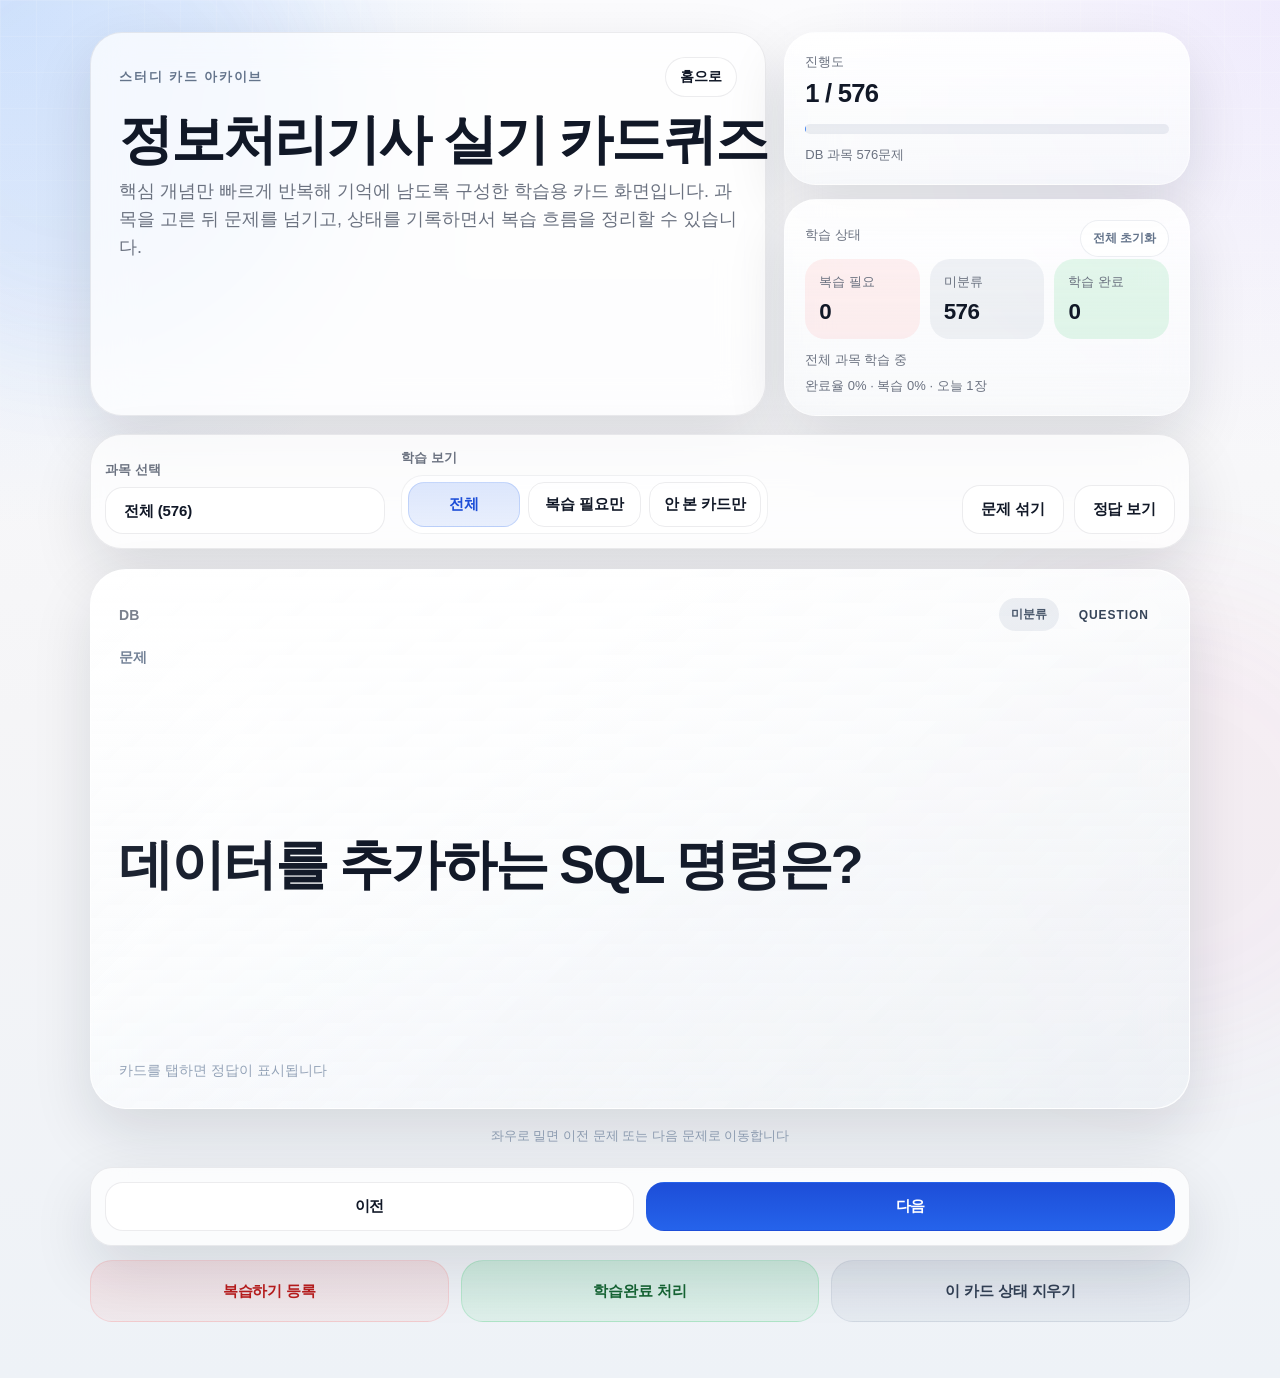
==== quizzes/information-processing-practical/index.html @ ae98897b "카드퀴즈 홈 화면 추가 및 멀티 퀴즈 확장 구조 정리 - 루트 진입점을 카드퀴즈 홈 화면으로 변경 - 정보처리기사 실기 카드퀴즈를 개별 퀴즈 페이지로 분리 - 공용 카드 UI 및 " ====
<!DOCTYPE html>
<html lang="ko">
<head>
  <meta charset="UTF-8" />
  <meta name="viewport" content="width=device-width, initial-scale=1.0" />
  <meta name="description" content="정보처리기사 실기 전 범위를 과목별 카드 퀴즈로 반복 학습하는 개인용 학습 페이지입니다. DB, 네트워크·OS, SW개발, SW설계, 보안·신기술 카드를 담고 있습니다." />
  <meta name="robots" content="index, follow" />
  <meta name="format-detection" content="telephone=no" />
  <meta name="theme-color" content="#f5f5f7" />
  <meta property="og:locale" content="ko_KR" />
  <meta property="og:type" content="website" />
  <meta property="og:title" content="정보처리기사 실기 카드퀴즈" />
  <meta property="og:description" content="과목별 카드 퀴즈로 정보처리기사 실기 이론을 반복 학습하는 페이지입니다." />
  <meta property="og:image" content="../../og-image.png?v=1" />
  <meta property="og:image:alt" content="정보처리기사 실기 카드퀴즈 공유 이미지" />
  <meta name="twitter:card" content="summary" />
  <meta name="twitter:title" content="정보처리기사 실기 카드퀴즈" />
  <meta name="twitter:description" content="DB, 네트워크·OS, SW개발, SW설계, 보안·신기술 카드를 반복 학습할 수 있는 카드 퀴즈입니다." />
  <meta name="twitter:image" content="../../og-image.png?v=1" />
  <title>정보처리기사 실기 카드퀴즈</title>
  <link rel="icon" href="../../icon.svg?v=2" type="image/svg+xml" />
  <link rel="apple-touch-icon" href="../../icon.png?v=2" />
  <link rel="stylesheet" href="../../css/style.css" />
</head>
<body
  data-card-manifest="../../js/cards/index.json"
  data-storage-key="quiz-card-state:information-processing-practical"
>
  <div class="page-glow page-glow-left" aria-hidden="true"></div>
  <div class="page-glow page-glow-right" aria-hidden="true"></div>

  <div class="app-shell">
    <div class="app">
      <header class="hero">
        <div class="hero-copy">
          <div class="hero-headerline">
            <span class="hero-kicker">스터디 카드 아카이브</span>
            <a class="hero-home-link" href="../../">홈으로</a>
          </div>
          <h1>정보처리기사 실기 카드퀴즈</h1>
          <p>핵심 개념만 빠르게 반복해 기억에 남도록 구성한 학습용 카드 화면입니다. 과목을 고른 뒤 문제를 넘기고, 상태를 기록하면서 복습 흐름을 정리할 수 있습니다.</p>
        </div>

        <div class="hero-meta">
          <div class="meta-card">
            <span class="meta-label">진행도</span>
            <strong id="cardInfo" aria-live="polite">0 / 0</strong>
            <div class="progress-track" aria-hidden="true">
              <div class="progress-fill" id="progressFill"></div>
            </div>
            <span class="meta-footnote" id="progressText" aria-live="polite">카드를 불러오는 중</span>
          </div>
          <div class="meta-card meta-card-stats">
            <div class="meta-card-head">
              <span class="meta-label">학습 상태</span>
              <button id="resetAllBtn" class="meta-reset-btn" type="button">전체 초기화</button>
            </div>
            <div class="stat-row">
              <div class="stat-pill stat-pill-review">
                <span>복습 필요</span>
                <strong id="reviewCount">0</strong>
              </div>
              <div class="stat-pill stat-pill-unmarked">
                <span>미분류</span>
                <strong id="unmarkedCount">0</strong>
              </div>
              <div class="stat-pill stat-pill-known">
                <span>학습 완료</span>
                <strong id="knownCount">0</strong>
              </div>
            </div>
            <span class="meta-footnote" id="studyModeText" aria-live="polite">전체 카드 학습 중</span>
            <span class="meta-footnote meta-footnote-compact" id="studySummaryText" aria-live="polite">완료율 0% · 복습 0% · 오늘 0장</span>
          </div>
        </div>
      </header>

      <section class="toolbar-panel">
        <div class="toolbar">
          <label class="field">
            <span class="field-label">과목 선택</span>
            <select id="subjectFilter" aria-label="과목 선택">
              <option value="전체">전체</option>
            </select>
          </label>

          <div class="field field-mode">
            <span class="field-label">학습 보기</span>
            <div class="mode-switch" id="modeSwitch">
              <button class="mode-btn is-active" type="button" data-mode="all" aria-pressed="true">전체</button>
              <button class="mode-btn" type="button" data-mode="review" aria-pressed="false">복습 필요만</button>
              <button class="mode-btn" type="button" data-mode="unmarked" aria-pressed="false">안 본 카드만</button>
            </div>
          </div>

          <div class="toolbar-buttons">
            <button id="shuffleBtn" type="button">문제 섞기</button>
            <button id="flipBtn" type="button" aria-pressed="false">정답 보기</button>
          </div>
        </div>
      </section>

      <section class="card-section">
        <div class="flashcard" id="flashCard" tabindex="0" aria-label="퀴즈 카드">
          <div class="card-face card-front">
            <div class="card-topline">
              <div class="card-subject" id="frontSubject">과목</div>
              <div class="card-topmeta">
                <div class="card-status-badge" id="cardStatusBadge">미분류</div>
                <div class="card-chip">Question</div>
              </div>
            </div>
            <div class="card-label">문제</div>
            <div class="card-text" id="frontText">카드를 불러오는 중입니다</div>
            <div class="card-hint">카드를 탭하면 정답이 표시됩니다</div>
          </div>

          <div class="card-face card-back">
            <div class="card-topline">
              <div class="card-subject">정답 확인</div>
              <div class="card-chip">Answer</div>
            </div>
            <div class="card-label">답</div>
            <div class="card-text" id="backText">잠시만 기다려주세요</div>
            <div class="card-hint">다시 탭하면 문제로 돌아갑니다</div>
          </div>
        </div>
        <div class="gesture-hint">좌우로 밀면 이전 문제 또는 다음 문제로 이동합니다</div>
      </section>

      <section class="controls">
        <button id="prevBtn" type="button">이전</button>
        <button id="nextBtn" type="button">다음</button>
      </section>

      <section class="study-actions" aria-label="학습 상태 제어">
        <button id="reviewBtn" class="study-btn study-btn-review" type="button">복습하기 등록</button>
        <button id="knownBtn" class="study-btn study-btn-known" type="button">학습완료 처리</button>
        <button id="resetBtn" class="study-btn study-btn-reset" type="button">이 카드 상태 지우기</button>
      </section>
    </div>
  </div>

  <script src="../../js/app.js"></script>
</body>
</html>
---- css/style.css ----
:root {
  --bg: #f5f5f7;
  --panel: rgba(255, 255, 255, 0.72);
  --panel-border: rgba(15, 23, 42, 0.08);
  --text: #111827;
  --muted: #6b7280;
  --soft: #94a3b8;
  --accent: #2563eb;
  --accent-soft: rgba(37, 99, 235, 0.14);
  --shadow: 0 24px 60px rgba(15, 23, 42, 0.12);
  --radius-xl: 32px;
  --radius-lg: 24px;
  --radius-md: 18px;
}

* {
  box-sizing: border-box;
}

html,
body {
  min-height: 100%;
}

body {
  margin: 0;
  font-family: "SF Pro Display", "Pretendard", "Noto Sans KR", sans-serif;
  color: var(--text);
  background:
    radial-gradient(circle at top left, rgba(96, 165, 250, 0.2), transparent 28%),
    radial-gradient(circle at top right, rgba(167, 139, 250, 0.14), transparent 24%),
    linear-gradient(180deg, #fbfbfd 0%, var(--bg) 52%, #eef2f7 100%);
  -webkit-tap-highlight-color: transparent;
  overscroll-behavior-y: contain;
}

body::before {
  content: "";
  position: fixed;
  inset: 0;
  background-image:
    linear-gradient(rgba(255, 255, 255, 0.45) 1px, transparent 1px),
    linear-gradient(90deg, rgba(255, 255, 255, 0.45) 1px, transparent 1px);
  background-size: 36px 36px;
  mask-image: linear-gradient(180deg, rgba(0, 0, 0, 0.4), transparent 80%);
  pointer-events: none;
}

.page-glow {
  position: fixed;
  width: 30rem;
  height: 30rem;
  border-radius: 50%;
  filter: blur(60px);
  opacity: 0.45;
  pointer-events: none;
}

.page-glow-left {
  top: -8rem;
  left: -10rem;
  background: rgba(59, 130, 246, 0.18);
}

.page-glow-right {
  right: -8rem;
  bottom: -10rem;
  background: rgba(244, 114, 182, 0.12);
}

.app-shell {
  position: relative;
  padding:
    max(32px, env(safe-area-inset-top))
    max(20px, env(safe-area-inset-right))
    max(56px, env(safe-area-inset-bottom))
    max(20px, env(safe-area-inset-left));
}

.app {
  width: min(100%, 1100px);
  margin: 0 auto;
}

.hero {
  display: grid;
  grid-template-columns: minmax(0, 1.5fr) minmax(280px, 0.9fr);
  gap: 18px;
  align-items: stretch;
  margin-bottom: 18px;
}

.hero-copy,
.hero-meta,
.toolbar-panel,
.card-face,
.controls {
  backdrop-filter: blur(22px);
  -webkit-backdrop-filter: blur(22px);
}

.hero-copy,
.toolbar-panel,
.controls {
  border: 1px solid var(--panel-border);
  background: var(--panel);
  box-shadow: var(--shadow);
}

.app,
.app * {
  -webkit-user-select: none;
  user-select: none;
}

.hero-copy {
  padding: 24px 28px;
  border-radius: var(--radius-xl);
}

.hero-headerline {
  display: flex;
  justify-content: space-between;
  align-items: center;
  gap: 12px;
  margin-bottom: 14px;
}

.hero-kicker {
  font-size: 13px;
  font-weight: 700;
  letter-spacing: 0.14em;
  text-transform: uppercase;
  color: #64748b;
}

.hero-home-link {
  display: inline-flex;
  align-items: center;
  justify-content: center;
  min-height: 40px;
  padding: 10px 14px;
  border-radius: 999px;
  border: 1px solid rgba(15, 23, 42, 0.08);
  background: rgba(255, 255, 255, 0.84);
  color: var(--text);
  font-size: 14px;
  font-weight: 700;
  text-decoration: none;
  transition:
    transform 0.2s ease,
    box-shadow 0.2s ease,
    background-color 0.2s ease,
    border-color 0.2s ease;
}

.hero-home-link:hover {
  transform: translateY(-1px);
  box-shadow: 0 14px 28px rgba(15, 23, 42, 0.08);
}

.hero-home-link:focus-visible {
  outline: 3px solid var(--accent-soft);
  outline-offset: 3px;
}

.hero h1 {
  margin: 0;
  font-size: clamp(1.5rem, 4.4vw, 3.4rem);
  line-height: 1.05;
  letter-spacing: -0.04em;
  white-space: nowrap;
}

.hero p {
  max-width: 44rem;
  margin: 10px 0 0;
  font-size: clamp(1rem, 1.5vw, 1.125rem);
  line-height: 1.55;
  color: var(--muted);
}

.hero-meta {
  display: grid;
  gap: 14px;
}

.meta-card {
  display: flex;
  flex-direction: column;
  justify-content: center;
  min-height: 108px;
  padding: 20px;
  border-radius: var(--radius-xl);
  border: 1px solid rgba(255, 255, 255, 0.55);
  background: linear-gradient(180deg, rgba(255, 255, 255, 0.88), rgba(248, 250, 252, 0.62));
  box-shadow: var(--shadow);
}

.meta-label {
  margin-bottom: 8px;
  font-size: 13px;
  color: var(--muted);
}

.meta-card strong {
  font-size: clamp(1.2rem, 2vw, 1.9rem);
  letter-spacing: -0.03em;
}

.progress-track {
  width: 100%;
  height: 10px;
  margin-top: 16px;
  overflow: hidden;
  border-radius: 999px;
  background: rgba(148, 163, 184, 0.18);
}

.progress-fill {
  width: 0;
  height: 100%;
  border-radius: inherit;
  background: linear-gradient(90deg, #60a5fa, #2563eb);
  transition: width 0.28s ease;
}

.meta-footnote {
  margin-top: 12px;
  font-size: 13px;
  color: var(--muted);
}

.meta-footnote-compact {
  margin-top: 8px;
}

.meta-card-stats {
  justify-content: space-between;
}

.meta-card-head {
  display: flex;
  justify-content: space-between;
  align-items: center;
  gap: 12px;
}

.stat-row {
  display: grid;
  grid-template-columns: repeat(3, minmax(0, 1fr));
  gap: 10px;
  margin-top: 2px;
}

.stat-pill {
  display: flex;
  flex-direction: column;
  gap: 8px;
  padding: 14px;
  border-radius: 20px;
}

.stat-pill span {
  font-size: 13px;
  color: var(--muted);
}

.stat-pill strong {
  font-size: 1.4rem;
  letter-spacing: -0.03em;
}

.stat-pill-review {
  background: rgba(248, 113, 113, 0.1);
}

.stat-pill-known {
  background: rgba(34, 197, 94, 0.12);
}

.stat-pill-unmarked {
  background: rgba(148, 163, 184, 0.14);
}

.toolbar-panel {
  margin-bottom: 20px;
  padding: 14px;
  border-radius: var(--radius-xl);
}

.toolbar {
  display: flex;
  justify-content: space-between;
  align-items: end;
  gap: 16px;
  flex-wrap: wrap;
}

.field {
  display: flex;
  flex-direction: column;
  gap: 8px;
  min-width: min(100%, 280px);
}

.field-mode {
  min-width: min(100%, 300px);
}

.field-label {
  font-size: 13px;
  font-weight: 600;
  color: var(--muted);
}

.toolbar-buttons {
  display: flex;
  gap: 10px;
  flex-wrap: wrap;
  flex: 1;
  justify-content: flex-end;
}

.mode-switch {
  display: grid;
  grid-template-columns: repeat(3, minmax(0, 1fr));
  gap: 8px;
  padding: 6px;
  border: 1px solid rgba(15, 23, 42, 0.06);
  border-radius: 22px;
  background: rgba(255, 255, 255, 0.7);
}

.mode-btn {
  min-width: 0;
  padding: 12px 14px;
  border-radius: 16px;
  background: transparent;
  box-shadow: none;
}

.mode-btn.is-active {
  background: linear-gradient(180deg, rgba(37, 99, 235, 0.16), rgba(37, 99, 235, 0.1));
  border-color: rgba(37, 99, 235, 0.18);
  color: #1d4ed8;
}

select,
button {
  appearance: none;
  border: 1px solid rgba(15, 23, 42, 0.08);
  background: rgba(255, 255, 255, 0.84);
  color: var(--text);
  border-radius: 18px;
  padding: 14px 18px;
  font-size: 15px;
  font-weight: 600;
  letter-spacing: -0.01em;
  cursor: pointer;
  transition:
    transform 0.2s ease,
    box-shadow 0.2s ease,
    background-color 0.2s ease,
    border-color 0.2s ease;
}

select {
  min-width: 220px;
}

button:hover,
select:hover {
  transform: translateY(-1px);
  box-shadow: 0 14px 28px rgba(15, 23, 42, 0.08);
}

button:active,
select:active {
  transform: translateY(0);
}

button:disabled,
select:disabled {
  opacity: 0.48;
  cursor: default;
  transform: none;
  box-shadow: none;
}

button:focus-visible,
select:focus-visible,
.flashcard:focus-visible {
  outline: 3px solid var(--accent-soft);
  outline-offset: 3px;
}

.card-section {
  perspective: 1600px;
}

.flashcard {
  position: relative;
  min-height: 540px;
  transform-style: preserve-3d;
  transition: transform 0.7s cubic-bezier(0.22, 1, 0.36, 1);
  cursor: pointer;
  touch-action: pan-y;
}

.flashcard.flipped {
  transform: rotateY(180deg);
}

.card-face {
  position: absolute;
  inset: 0;
  display: flex;
  flex-direction: column;
  justify-content: space-between;
  gap: 18px;
  padding: 28px;
  border-radius: calc(var(--radius-xl) + 4px);
  backface-visibility: hidden;
  border: 1px solid rgba(255, 255, 255, 0.7);
  box-shadow: var(--shadow);
  background:
    linear-gradient(180deg, rgba(255, 255, 255, 0.92), rgba(248, 250, 252, 0.76)),
    linear-gradient(135deg, rgba(255, 255, 255, 0.85), rgba(226, 232, 240, 0.28));
  text-align: left;
}

.card-front::after,
.card-back::after {
  content: "";
  position: absolute;
  inset: 0;
  border-radius: inherit;
  background: linear-gradient(135deg, rgba(255, 255, 255, 0.12), transparent 35%, rgba(148, 163, 184, 0.08));
  pointer-events: none;
}

.card-back {
  transform: rotateY(180deg);
  background:
    linear-gradient(180deg, rgba(255, 253, 245, 0.96), rgba(255, 247, 237, 0.76)),
    linear-gradient(135deg, rgba(255, 255, 255, 0.82), rgba(251, 191, 36, 0.08));
}

.card-topline {
  display: flex;
  justify-content: space-between;
  align-items: center;
  gap: 12px;
}

.card-topmeta {
  display: flex;
  align-items: center;
  gap: 8px;
}

.card-subject {
  max-width: 70%;
  font-size: 14px;
  font-weight: 700;
  color: var(--muted);
  letter-spacing: 0.01em;
}

.card-chip {
  padding: 8px 12px;
  border-radius: 999px;
  background: rgba(255, 255, 255, 0.72);
  color: #334155;
  font-size: 12px;
  font-weight: 700;
  letter-spacing: 0.08em;
  text-transform: uppercase;
}

.card-status-badge {
  padding: 8px 12px;
  border-radius: 999px;
  background: rgba(148, 163, 184, 0.16);
  color: #475569;
  font-size: 12px;
  font-weight: 700;
}

.card-status-badge.is-review {
  background: rgba(248, 113, 113, 0.14);
  color: #b91c1c;
}

.card-status-badge.is-known {
  background: rgba(34, 197, 94, 0.16);
  color: #166534;
}

.card-label {
  font-size: 14px;
  font-weight: 700;
  color: #64748b;
}

.card-text {
  flex: 1;
  display: flex;
  align-items: center;
  font-size: clamp(2rem, 4.2vw, 3.6rem);
  font-weight: 700;
  line-height: 1.25;
  letter-spacing: -0.04em;
  white-space: pre-line;
  word-break: keep-all;
  overflow: auto;
  scrollbar-width: thin;
}

.card-text.is-medium {
  font-size: clamp(1.7rem, 3.2vw, 2.7rem);
  line-height: 1.35;
}

.card-text.is-small {
  font-size: clamp(1.25rem, 2.6vw, 2rem);
  line-height: 1.5;
}

.card-hint {
  font-size: 14px;
  color: var(--soft);
}

.gesture-hint {
  margin-top: 18px;
  text-align: center;
  font-size: 13px;
  color: var(--soft);
}

.controls {
  display: flex;
  justify-content: center;
  gap: 12px;
  margin-top: 22px;
  padding: 14px;
  border-radius: 22px;
  flex-wrap: wrap;
}

.controls button {
  min-width: 140px;
  flex: 1 1 0;
}

.study-actions {
  display: grid;
  grid-template-columns: repeat(3, minmax(0, 1fr));
  gap: 12px;
  margin-top: 14px;
}

.study-btn {
  min-height: 62px;
  border-radius: 22px;
}

.study-btn-review {
  background: linear-gradient(180deg, rgba(248, 113, 113, 0.14), rgba(248, 113, 113, 0.08));
  border-color: rgba(248, 113, 113, 0.18);
  color: #b91c1c;
}

.study-btn-known {
  background: linear-gradient(180deg, rgba(34, 197, 94, 0.16), rgba(34, 197, 94, 0.08));
  border-color: rgba(34, 197, 94, 0.18);
  color: #166534;
}

.study-btn-reset {
  background: linear-gradient(180deg, rgba(148, 163, 184, 0.18), rgba(148, 163, 184, 0.1));
  border-color: rgba(148, 163, 184, 0.18);
  color: #334155;
}

.study-btn:disabled {
  color: var(--muted);
}

.meta-reset-btn {
  padding: 9px 12px;
  border-radius: 999px;
  background: rgba(255, 255, 255, 0.72);
  color: #64748b;
  border-color: rgba(148, 163, 184, 0.18);
  font-size: 12px;
  font-weight: 700;
  letter-spacing: 0;
}

#nextBtn {
  background: linear-gradient(180deg, #1d4ed8, #2563eb);
  border-color: transparent;
  color: #fff;
}

#nextBtn:hover {
  box-shadow: 0 16px 30px rgba(37, 99, 235, 0.28);
}

@media (max-width: 960px) {
  .hero {
    grid-template-columns: 1fr;
  }

  .flashcard {
    min-height: 500px;
  }
}

@media (max-width: 720px) {
  .app-shell {
    padding:
      max(18px, env(safe-area-inset-top))
      max(14px, env(safe-area-inset-right))
      max(36px, env(safe-area-inset-bottom))
      max(14px, env(safe-area-inset-left));
  }

  .hero-copy,
  .meta-card,
  .toolbar-panel,
  .card-face,
  .controls {
    border-radius: 24px;
  }

  .hero-copy {
    padding: 22px;
  }

  .hero-headerline {
    align-items: flex-start;
    flex-direction: column;
  }

  .stat-row {
    grid-template-columns: repeat(3, minmax(0, 1fr));
  }

  .toolbar {
    flex-direction: column;
    align-items: stretch;
  }

  .field,
  select {
    width: 100%;
  }

  .toolbar-buttons {
    display: grid;
    grid-template-columns: repeat(2, minmax(0, 1fr));
    width: 100%;
    justify-content: stretch;
  }

  .toolbar-buttons button {
    width: 100%;
    min-width: 0;
  }

  .flashcard {
    min-height: 460px;
  }

  .card-face {
    padding: 22px;
  }

  .card-topline {
    align-items: flex-start;
    flex-direction: column;
  }

  .card-topmeta {
    width: 100%;
    justify-content: space-between;
  }

  .card-subject {
    max-width: 100%;
  }

  .card-text {
    font-size: clamp(1.7rem, 8vw, 2.5rem);
  }

  .controls {
    display: grid;
    grid-template-columns: repeat(2, minmax(0, 1fr));
  }

  .study-actions button {
    width: 100%;
  }

  .meta-card-head {
    align-items: flex-start;
    flex-direction: column;
  }
}

@media (max-width: 420px) {
  .hero h1 {
    font-size: clamp(1.3rem, 6.2vw, 1.8rem);
  }

  .hero p,
  .card-hint,
  .gesture-hint {
    font-size: 13px;
  }

  .flashcard {
    min-height: 400px;
  }

  .card-face {
    padding: 18px;
  }

  .stat-row,
  .mode-switch,
  .toolbar-buttons,
  .controls,
  .study-actions {
    grid-template-columns: repeat(2, minmax(0, 1fr));
  }

  .study-actions {
    grid-template-columns: 1fr;
  }
}

@media (prefers-reduced-motion: reduce) {
  *,
  *::before,
  *::after {
    scroll-behavior: auto;
    animation-duration: 0.01ms !important;
    animation-iteration-count: 1 !important;
    transition-duration: 0.01ms !important;
  }
}
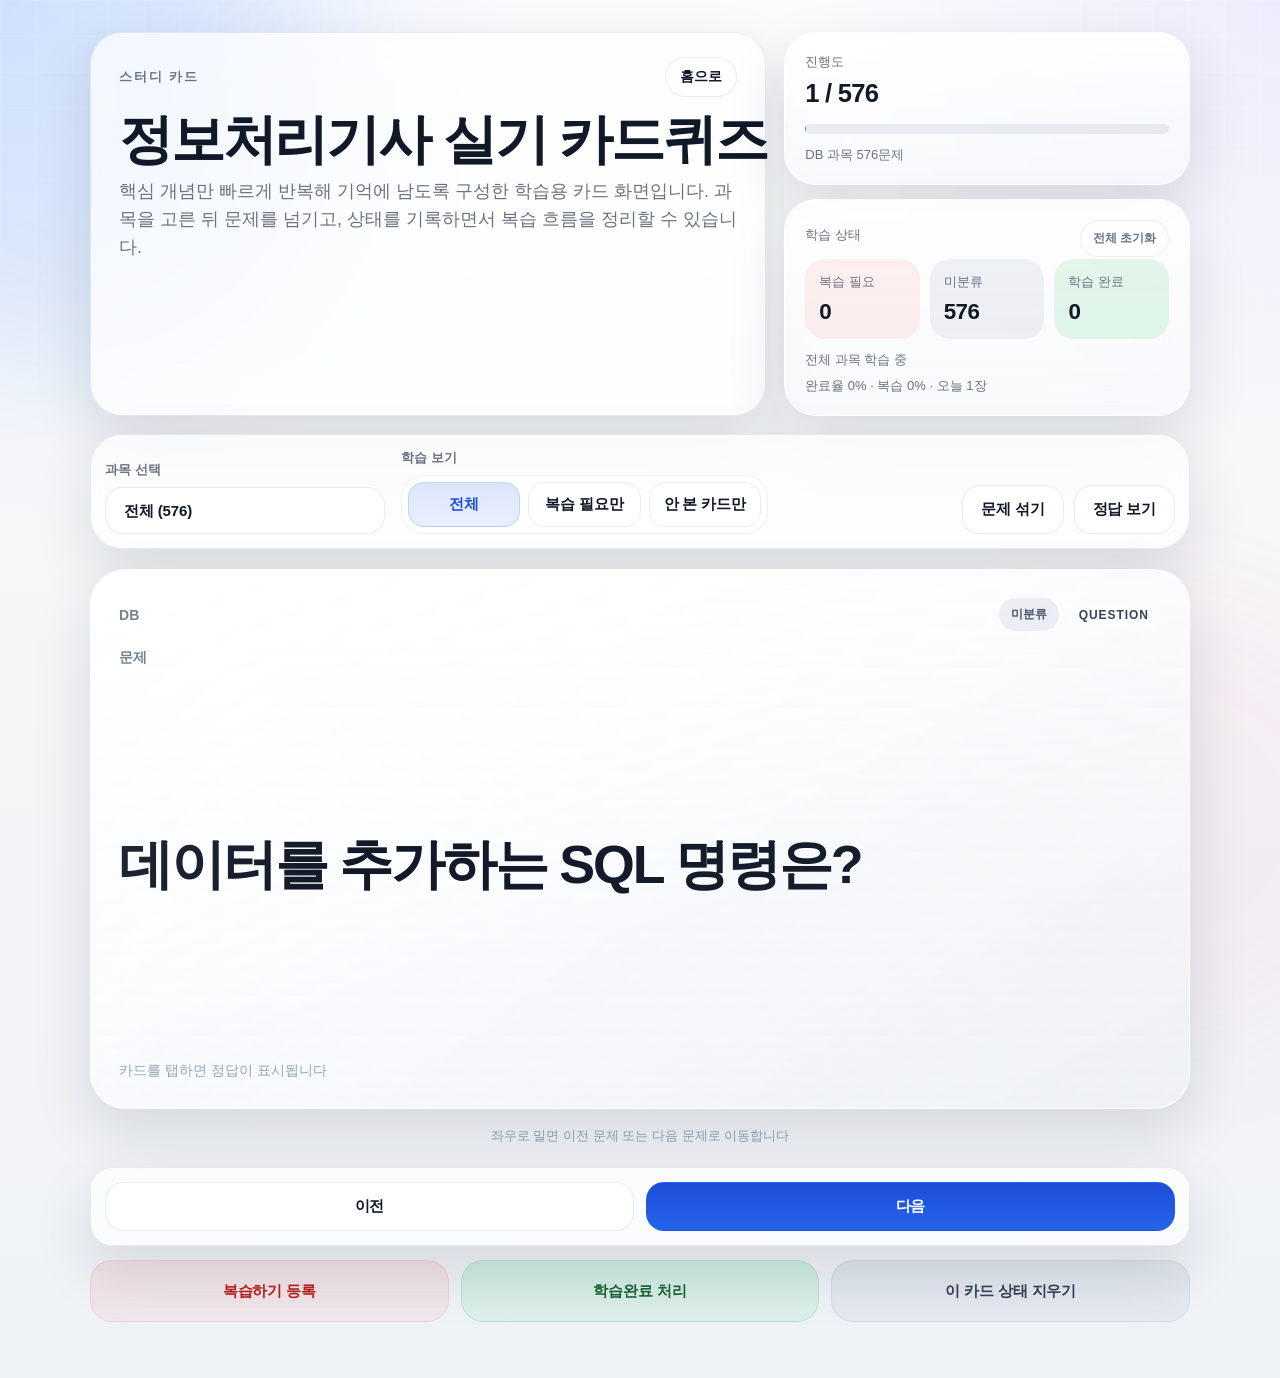
==== commit 6237e0bf: "모바일 반영형 uiux 개선" ====
--- a/quizzes/information-processing-practical/index.html
+++ b/quizzes/information-processing-practical/index.html
@@ -34,7 +34,7 @@
       <header class="hero">
         <div class="hero-copy">
           <div class="hero-headerline">
-            <span class="hero-kicker">스터디 카드 아카이브</span>
+            <span class="hero-kicker">스터디 카드</span>
             <a class="hero-home-link" href="../../">홈으로</a>
           </div>
           <h1>정보처리기사 실기 카드퀴즈</h1>
--- a/css/style.css
+++ b/css/style.css
@@ -123,6 +123,7 @@
   justify-content: space-between;
   align-items: center;
   gap: 12px;
+  flex-wrap: nowrap;
   margin-bottom: 14px;
 }
 
@@ -152,6 +153,8 @@
     box-shadow 0.2s ease,
     background-color 0.2s ease,
     border-color 0.2s ease;
+  white-space: nowrap;
+  flex: 0 0 auto;
 }
 
 .hero-home-link:hover {
@@ -598,6 +601,8 @@
   font-size: 12px;
   font-weight: 700;
   letter-spacing: 0;
+  white-space: nowrap;
+  flex: 0 0 auto;
 }
 
 #nextBtn {
@@ -638,16 +643,37 @@
   }
 
   .hero-copy {
-    padding: 22px;
+    padding: 20px;
   }
 
   .hero-headerline {
-    align-items: flex-start;
-    flex-direction: column;
+    align-items: center;
+    flex-direction: row;
+    justify-content: space-between;
+    gap: 10px;
+  }
+
+  .hero-kicker {
+    font-size: 12px;
+  }
+
+  .hero h1 {
+    white-space: normal;
+    line-height: 1.08;
+  }
+
+  .hero p {
+    margin-top: 8px;
+    font-size: 0.94rem;
+    line-height: 1.52;
   }
 
   .stat-row {
-    grid-template-columns: repeat(3, minmax(0, 1fr));
+    grid-template-columns: repeat(2, minmax(0, 1fr));
+  }
+
+  .stat-pill-known {
+    grid-column: 1 / -1;
   }
 
   .toolbar {
@@ -708,8 +734,18 @@
   }
 
   .meta-card-head {
-    align-items: flex-start;
-    flex-direction: column;
+    align-items: center;
+    flex-direction: row;
+    justify-content: space-between;
+    gap: 10px;
+  }
+
+  .meta-card {
+    padding: 18px;
+  }
+
+  .meta-card-stats {
+    gap: 12px;
   }
 }
 
@@ -733,15 +769,41 @@
   }
 
   .stat-row,
-  .mode-switch,
   .toolbar-buttons,
   .controls,
   .study-actions {
     grid-template-columns: repeat(2, minmax(0, 1fr));
   }
 
+  .mode-switch {
+    grid-template-columns: repeat(2, minmax(0, 1fr));
+  }
+
+  .mode-switch .mode-btn[data-mode="unmarked"] {
+    grid-column: 1 / -1;
+  }
+
+  .study-btn-reset {
+    grid-column: 1 / -1;
+  }
+
+  .hero-home-link,
+  .meta-reset-btn {
+    min-height: 36px;
+    padding: 8px 12px;
+    font-size: 12px;
+  }
+
+  .hero-copy {
+    padding: 18px;
+  }
+
+  .meta-card {
+    padding: 16px;
+  }
+
   .study-actions {
-    grid-template-columns: 1fr;
+    grid-template-columns: repeat(2, minmax(0, 1fr));
   }
 }
 
